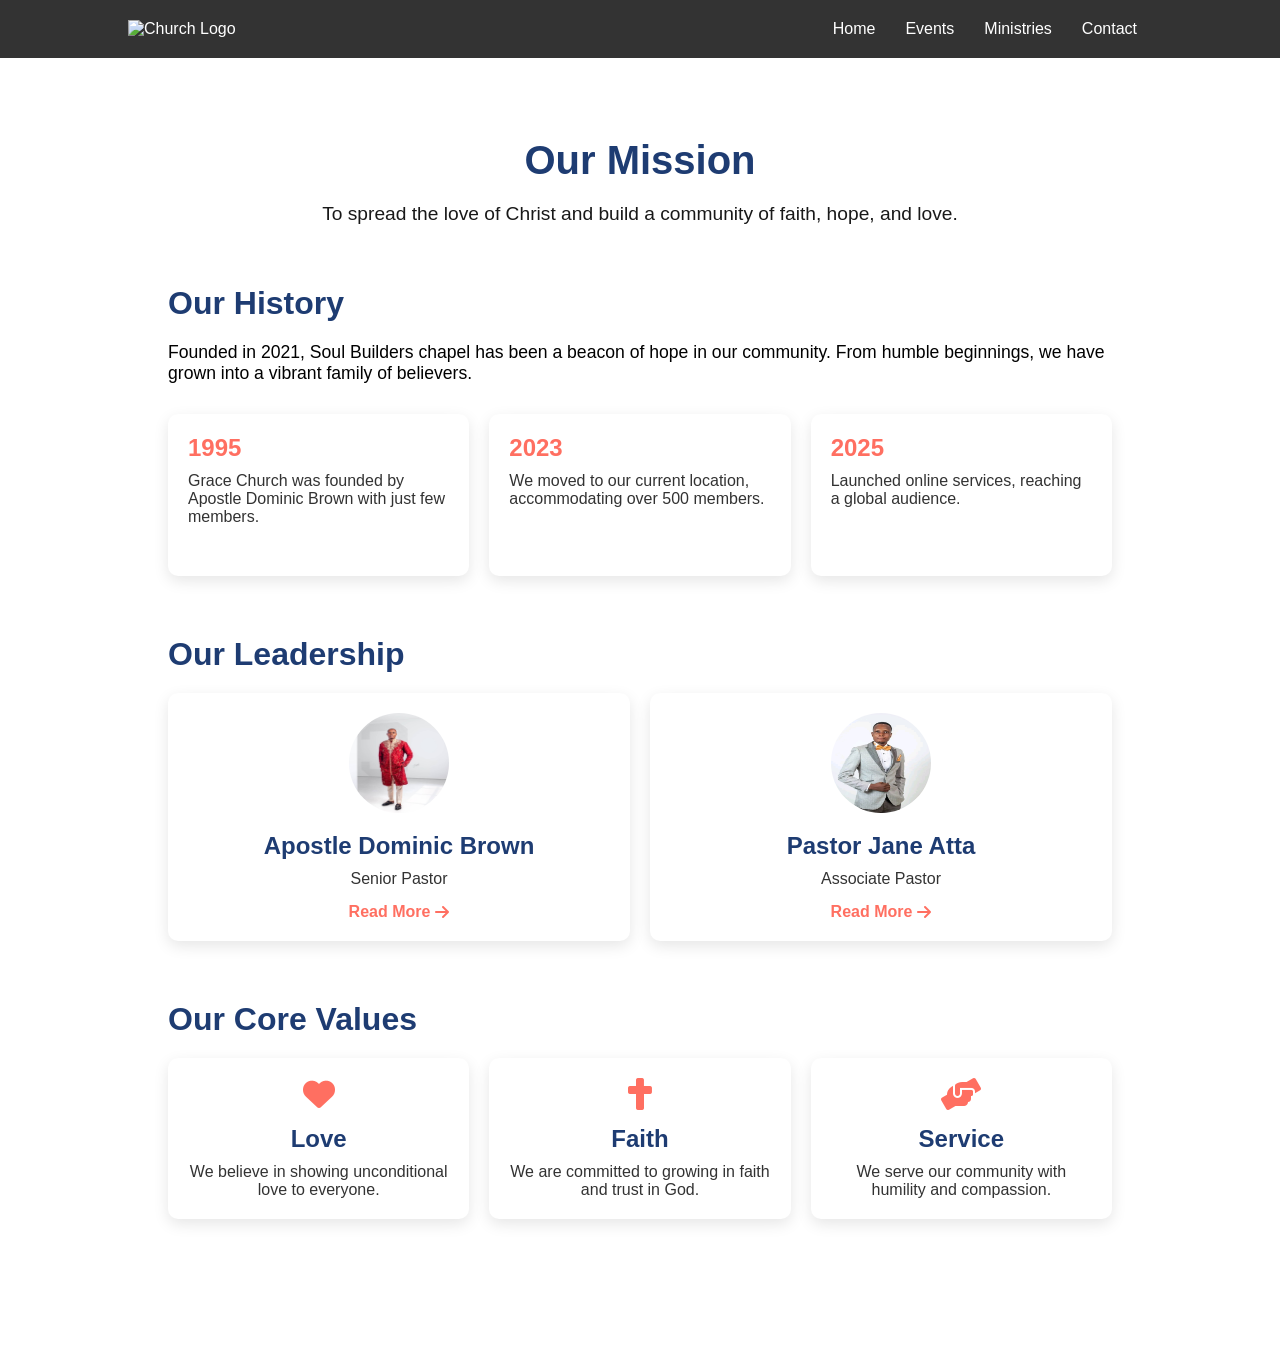
==== about.html @ d76ca162 "Add files via upload" ====
<!DOCTYPE html>
<html lang="en">
<head>
  <meta charset="UTF-8">
  <meta name="viewport" content="width=device-width, initial-scale=1.0">
  <title>Soul Builders Int'l - About Us</title>
  <link rel="stylesheet" href="style.css">
  <!-- Font Awesome for Icons -->
  <link rel="stylesheet" href="https://cdnjs.cloudflare.com/ajax/libs/font-awesome/6.0.0/css/all.min.css">
</head>
<body>

  <header class="header">
    <!-- Logo -->
    <div class="logo">
      <img src=".logo.png" alt="Church Logo">
    </div>
  
    <!-- Navigation Menu -->
    <nav class="navbar">
      <ul class="nav-links">
        <li><a href="index.html" class="nav-link">Home</a></li>
        <li><a href="event.html" class="nav-link">Events</a></li>
        <li><a href="ministry.html" class="nav-link">Ministries</a></li>
        <li><a href="contact.html" class="nav-link">Contact</a></li>
      </ul>
    </nav>
  
    <!-- Hamburger Menu for Mobile -->
    <div class="hamburger">
      <i class="fas fa-bars"></i>
    </div>
  </header>

  <!-- About Us Page -->
  <section class="about-us">
    <!-- Mission Statement -->
    <div class="mission-statement">
      <h2>Our Mission</h2>
      <p>To spread the love of Christ and build a community of faith, hope, and love.</p>
    </div>

    <!-- Church History -->
    <div class="church-history">
      <h2>Our History</h2>
      <p>Founded in 2021, Soul Builders chapel has been a beacon of hope in our community. From humble beginnings, we have grown into a vibrant family of believers.</p>
      <div class="history-timeline">
        <div class="timeline-item">
          <h3>1995</h3>
          <p>Grace Church was founded by Apostle Dominic Brown with just few members.</p>
        </div>
        <div class="timeline-item">
          <h3>2023</h3>
          <p>We moved to our current location, accommodating over 500 members.</p>
        </div>
        <div class="timeline-item">
          <h3>2025</h3>
          <p>Launched online services, reaching a global audience.</p>
        </div>
      </div>
    </div>

    <!-- Leadership Section -->
    <div class="leadership">
      <h2>Our Leadership</h2>
      <div class="leader-cards">
        <div class="leader-card">
          <img src="IMG-20240815-WA0008.jpg" alt="Pastor John Doe">
          <h3>Apostle Dominic Brown</h3>
          <p>Senior Pastor</p>
          <a href="#pastor-john" class="read-more">Read More <i class="fas fa-arrow-right"></i></a>
        </div>
        <div class="leader-card">
          <img src="brown 2.jpg" alt="Pastor Jane Atta">
          <h3>Pastor Jane Atta</h3>
          <p>Associate Pastor</p>
          <a href="#pastor-jane" class="read-more">Read More <i class="fas fa-arrow-right"></i></a>
        </div>
      </div>
    </div>

    <!-- Core Values -->
    <div class="core-values">
      <h2>Our Core Values</h2>
      <div class="values-list">
        <div class="value-item">
          <i class="fas fa-heart"></i>
          <h3>Love</h3>
          <p>We believe in showing unconditional love to everyone.</p>
        </div>
        <div class="value-item">
          <i class="fas fa-cross"></i>
          <h3>Faith</h3>
          <p>We are committed to growing in faith and trust in God.</p>
        </div>
        <div class="value-item">
          <i class="fas fa-hands-helping"></i>
          <h3>Service</h3>
          <p>We serve our community with humility and compassion.</p>
        </div>
      </div>
    </div>

    <!-- Read More Section (Hidden by Default) -->
    <div id="pastor-john" class="read-more-content">
      <h3>About Apostle Dominic Brown</h3>
      <p>Apostle Dominic has been serving as the Senior Pastor of Soul Builders Int'l since its inception in 1995. He is passionate about teaching the Word of God and building a strong community.</p>
      <button class="close-btn">Close</button>
    </div>

    <div id="pastor-jane" class="read-more-content">
      <h3>About Pastor Jane Smith</h3>
      <p>Pastor Jane Smith joined Soul Builders Int'l in 2005 and serves as the Associate Pastor. She focuses on youth ministry and community outreach programs.</p>
      <button class="close-btn">Close</button>
    </div>
  </section>

  <script>
      // Functionality for Read More Links
document.querySelectorAll('.read-more').forEach(link => {
  link.addEventListener('click', (e) => {
    e.preventDefault();
    const targetId = link.getAttribute('href');
    document.querySelector(targetId).style.display = 'block';
  });
});

// Functionality for Close Buttons
document.querySelectorAll('.close-btn').forEach(button => {
  button.addEventListener('click', () => {
    button.parentElement.style.display = 'none';
  });
});
  </script>
</body>
</html>
---- style.css ----
/* General Reset */
* {
  margin: 0;
  padding: 0;
  box-sizing: border-box;
}

body {
  font-family: 'Arial', sans-serif;
}

/* Header Styles */
.header {
  display: flex;
  justify-content: space-between;
  align-items: center;
  padding: 20px 10%;
  background-color: #333;
  color: #fff;
  position: sticky;
  top: 0;
  z-index: 1000;
  transition: background-color 0.3s ease;
}

.header.sticky {
  background-color: rgba(51, 51, 51, 0.9);
}

/* Logo */
.logo img {
  height: 100px;
  transition: transform 0.3s ease;
}

.logo img:hover {
  transform: scale(1.1);
}

/* Navigation Menu */
.nav-links {
  display: flex;
  list-style: none;
}

.nav-links li {
  margin: 0 15px;
}

.nav-link {
  text-decoration: none;
  color: #fff;
  font-size: 16px;
  position: relative;
  transition: color 0.3s ease;
}

.nav-link::after {
  content: '';
  position: absolute;
  width: 0;
  height: 2px;
  background: #ff6f61;
  bottom: -5px;
  left: 0;
  transition: width 0.3s ease;
}

.nav-link:hover {
  color: #ff6f61;
}

.nav-link:hover::after {
  width: 100%;
}

/* CTA Button */
.cta-button {
  padding: 10px 20px;
  background-color: #ff6f61;
  color: blue;
  border: none;
  border-radius: 5px;
  cursor: pointer;
  font-size: 16px;
  transition: background-color 0.3s ease, transform 0.3s ease;
}

.cta-button:hover {
  background-color: #e65a50;
  transform: translateY(-3px);
}

/* Hamburger Menu */
.hamburger {
  display: none;
  font-size: 24px;
  cursor: pointer;
}

/* Hero Section (Placeholder) */
.hero {
  height: 100vh;
  background: url('church-hero.jpg') no-repeat center center/cover;
  display: flex;
  justify-content: center;
  align-items: center;
  color: #fff;
  text-align: center;
}

.hero h1 {
  font-size: 3rem;
  animation: fadeIn 2s ease-in-out;
}

@keyframes fadeIn {
  from {
    opacity: 0;
  }
  to {
    opacity: 1;
  }
}

/* Responsive Design */
@media (max-width: 768px) {
  .nav-links {
    position: absolute;
    top: 80px;
    right: 0;
    background-color: #333;
    flex-direction: column;
    width: 100%;
    align-items: center;
    display: none;
  }

  .nav-links.active {
    display: flex;
  }

  .nav-links li {
    margin: 15px 0;
  }

  .hamburger {
    display: block;
  }

  .cta {
    display: none;
  }
}






/* Hero Section */
.hero {
  display: flex;
  justify-content: space-between;
  align-items: center;
  padding: 100px 10%;
  background: linear-gradient(135deg, #1e3c72 0%, #2a5298 100%);
  color: #fff;
  position: relative;
  overflow: hidden;
}

.hero-content {
  max-width: 50%;
  animation: slideInLeft 1.5s ease-in-out;
}

.hero-content h1 {
  font-size: 3.5rem;
  margin-bottom: 20px;
}

.hero-content h1 span {
  color: yellow;
}

.hero-content .tagline {
  font-size: 1.2rem;
  margin-bottom: 30px;
  opacity: 0.9;
}

/* Countdown Timer */
.countdown-timer {
  margin-bottom: 40px;
}

.countdown-timer h3 {
  font-size: 1.5rem;
  margin-bottom: 15px;
}

.timer {
  display: flex;
  gap: 15px;
}

.timer-box {
  background: rgba(255, 255, 255, 0.1);
  padding: 15px;
  border-radius: 10px;
  text-align: center;
  width: 100px;
  transition: transform 0.3s ease, background 0.3s ease;
}

.timer-box:hover {
  background: rgba(255, 255, 255, 0.2);
  transform: translateY(-5px);
}

.timer-box span {
  font-size: 2rem;
  font-weight: bold;
}

.timer-box p {
  font-size: 0.9rem;
  opacity: 0.8;
}

/* CTA Buttons */
.cta-buttons {
  display: flex;
  gap: 15px;
  margin-bottom: 40px;
}

.cta-button {
  padding: 12px 25px;
  background-color: #e65a50;
  color:#e65a50;
  border: none;
  border-radius: 5px;
  cursor: pointer;
  font-size: 16px;
  transition: background-color 0.3s ease, transform 0.3s ease;
}

.cta-button.outline {
  background-color: transparent;
  border: 2px solid #e65a50;
  color: #ff6f61;
}

.cta-button:hover {
  background-color: #e65a50;
  transform: translateY(-3px);
}

.cta-button.outline:hover {
  background-color: #ff6f61;
  color: #fff;
}

/* Founder Section */
.founder-section {
  display: flex;
  align-items: center;
  gap: 20px;
  margin-top: 30px;
}

.founder-image img {
  position: absolute;
  right: 200px;
  bottom: 200px;
  width: 400px;
  /* height: 80px; */
  border-radius: 50%;
  border: 3px solid #ff6f61;
  transition: transform 0.3s ease;
}

.founder-image img:hover {
  transform: scale(1.1);
}

.founder-info h3 {
  font-size: 1.5rem;
  margin-bottom: 5px;
  color: yellow;
}

.founder-info p {
  font-size: 1rem;
  opacity: 0.8;
  margin-bottom: 10px;
}

.founder-link {
  text-decoration: none;
  color: #ff6f61;
  font-weight: bold;
  display: flex;
  align-items: center;
  gap: 5px;
  transition: color 0.3s ease;
  padding-left: 50px;
}

.founder-link:hover {
  color: #e65a50;
}

.founder-info{
  position: absolute;
  right:260px ;
  top: 630px;
  width: 202px;
  height: 200px;
}


/* Hero Image */
.hero-image {
  max-width: 45%;
  /* animation: slideInRight 1.5s ease-in-out; */
}

.hero-image img {
  width: 100%;
  border-radius: 10px;
  box-shadow: 0 10px 30px rgba(0, 0, 0, 0.3);
  transition: transform 0.3s ease;
}

.hero-image img:hover {
  transform: scale(1.05);
}

/* Animations
@keyframes slideInLeft {
  from {
    opacity: 0;
    transform: translateX(-50px);
  }
  to {
    opacity: 1;
    transform: translateX(0);
  }
}

@keyframes slideInRight {
  from {
    opacity: 0;
    transform: translateX(50px);
  }
  to {
    opacity: 1;
    transform: translateX(0);
  }
} */

/* Responsive Design */
@media (max-width: 768px) {
  .hero {
    flex-direction: column;
    text-align: center;
    padding: 50px 5%;
  }

  .hero-content {
    max-width: 100%;
    margin-bottom: 30px;
  }

  .hero-image {
    max-width: 100%;
  }

  .cta-buttons {
    justify-content: center;
  }

  .founder-section {
    justify-content: center;
  }

  .timer {
    justify-content: center;
  }
}







/* General Reset */
* 

/* About Us Page */
.about-us {
  padding: 80px 10%;
  max-width: 1200px;
  margin: 0 auto;
}

/* Mission Statement */
.mission-statement {
  text-align: center;
  margin-bottom: 60px;
}

.mission-statement h2 {
  font-size: 2.5rem;
  margin-bottom: 20px;
  color: #1e3c72;
}

.mission-statement p {
  font-size: 1.2rem;
  opacity: 0.9;
}

/* Church History */
.church-history {
  margin-bottom: 60px;
}

.church-history h2 {
  font-size: 2rem;
  margin-bottom: 20px;
  color: #1e3c72;
}

.church-history p {
  font-size: 1.1rem;
  margin-bottom: 30px;
}

.history-timeline {
  display: flex;
  gap: 20px;
}

.timeline-item {
  background: #fff;
  padding: 20px;
  border-radius: 10px;
  box-shadow: 0 5px 15px rgba(0, 0, 0, 0.1);
  flex: 1;
  transition: transform 0.3s ease, box-shadow 0.3s ease;
}

.timeline-item:hover {
  transform: translateY(-10px);
  box-shadow: 0 10px 20px rgba(0, 0, 0, 0.2);
}

.timeline-item h3 {
  font-size: 1.5rem;
  margin-bottom: 10px;
  color: #ff6f61;
}

.timeline-item p {
  font-size: 1rem;
  opacity: 0.8;
}

/* Leadership Section */
.leadership {
  margin-bottom: 60px;
}

.leadership h2 {
  font-size: 2rem;
  margin-bottom: 20px;
  color: #1e3c72;
}

.leader-cards {
  display: flex;
  gap: 20px;
}

.leader-card {
  background: #fff;
  padding: 20px;
  border-radius: 10px;
  box-shadow: 0 5px 15px rgba(0, 0, 0, 0.1);
  text-align: center;
  flex: 1;
  transition: transform 0.3s ease, box-shadow 0.3s ease;
}

.leader-card:hover {
  transform: translateY(-10px);
  box-shadow: 0 10px 20px rgba(0, 0, 0, 0.2);
}

.leader-card img {
  width: 100px;
  height: 100px;
  border-radius: 50%;
  margin-bottom: 15px;
}

.leader-card h3 {
  font-size: 1.5rem;
  margin-bottom: 10px;
  color: #1e3c72;
}

.leader-card p {
  font-size: 1rem;
  opacity: 0.8;
  margin-bottom: 15px;
}

.read-more {
  text-decoration: none;
  color: #ff6f61;
  font-weight: bold;
  display: flex;
  align-items: center;
  justify-content: center;
  gap: 5px;
  transition: color 0.3s ease;
}

.read-more:hover {
  color: #e65a50;
}

/* Core Values */
.core-values {
  margin-bottom: 60px;
}

.core-values h2 {
  font-size: 2rem;
  margin-bottom: 20px;
  color: #1e3c72;
}

.values-list {
  display: flex;
  gap: 20px;
}

.value-item {
  background: #fff;
  padding: 20px;
  border-radius: 10px;
  box-shadow: 0 5px 15px rgba(0, 0, 0, 0.1);
  text-align: center;
  flex: 1;
  transition: transform 0.3s ease, box-shadow 0.3s ease;
}

.value-item:hover {
  transform: translateY(-10px);
  box-shadow: 0 10px 20px rgba(0, 0, 0, 0.2);
}

.value-item i {
  font-size: 2rem;
  color: #ff6f61;
  margin-bottom: 15px;
}

.value-item h3 {
  font-size: 1.5rem;
  margin-bottom: 10px;
  color: #1e3c72;
}

.value-item p {
  font-size: 1rem;
  opacity: 0.8;
}

/* Read More Content */
.read-more-content {
  display: none;
  background: #fff;
  padding: 20px;
  border-radius: 10px;
  box-shadow: 0 5px 15px rgba(0, 0, 0, 0.1);
  margin-top: 20px;
}

.read-more-content h3 {
  font-size: 1.5rem;
  margin-bottom: 15px;
  color: #1e3c72;
}

.read-more-content p {
  font-size: 1rem;
  opacity: 0.8;
  margin-bottom: 15px;
}

.close-btn {
  padding: 10px 20px;
  background-color: #ff6f61;
  color: #fff;
  border: none;
  border-radius: 5px;
  cursor: pointer;
  font-size: 1rem;
  transition: background-color 0.3s ease;
}

.close-btn:hover {
  background-color: #e65a50;
}

/* Responsive Design */
@media (max-width: 768px) {
  .history-timeline, .leader-cards, .values-list {
    flex-direction: column;
  }

  .about-us {
    padding: 50px 5%;
  }
}









/* Sermon Page */
.sermons {
  padding: 80px 10%;
  max-width: 1200px;
  margin: 0 auto;
}

/* Sermon Hero Section */
.sermon-hero {
  text-align: center;
  margin-bottom: 60px;
}

.sermon-hero h1 {
  font-size: 3rem;
  margin-bottom: 20px;
  color: #1e3c72;
}

.sermon-hero p {
  font-size: 1.2rem;
  opacity: 0.9;
}

/* Latest Sermon */
.latest-sermon {
  margin-bottom: 60px;
}

.latest-sermon h2 {
  font-size: 2rem;
  margin-bottom: 20px;
  color: #1e3c72;
}

.sermon-card {
  display: flex;
  gap: 20px;
  background: #fff;
  padding: 20px;
  border-radius: 10px;
  box-shadow: 0 5px 15px rgba(0, 0, 0, 0.1);
  transition: transform 0.3s ease, box-shadow 0.3s ease;
}

.sermon-card:hover {
  transform: translateY(-10px);
  box-shadow: 0 10px 20px rgba(0, 0, 0, 0.2);
}

.sermon-video {
  flex: 1;
}

.sermon-video iframe {
  width: 100%;
  height: 300px;
  border-radius: 10px;
}

.sermon-details {
  flex: 1;
}

.sermon-details h3 {
  font-size: 1.5rem;
  margin-bottom: 10px;
  color: #1e3c72;
}

.sermon-details .speaker {
  font-size: 1.1rem;
  margin-bottom: 5px;
  opacity: 0.8;
}

.sermon-details .date {
  font-size: 1rem;
  margin-bottom: 10px;
  opacity: 0.8;
}

.sermon-details .description {
  font-size: 1rem;
  margin-bottom: 20px;
  opacity: 0.8;
}

.cta-button {
  padding: 10px 20px;
  background-color: #ff6f61;
  color: #fff;
  border: none;
  border-radius: 5px;
  cursor: pointer;
  font-size: 1rem;
  transition: background-color 0.3s ease, transform 0.3s ease;
}

.cta-button:hover {
  background-color: #e65a50;
  transform: translateY(-3px);
}

/* Sermon Archive */
.sermon-archive {
  margin-bottom: 60px;
}

.sermon-archive h2 {
  font-size: 2rem;
  margin-bottom: 20px;
  color: #1e3c72;
}

.archive-filters {
  display: flex;
  gap: 10px;
  margin-bottom: 20px;
}

.filter-button {
  padding: 10px 20px;
  background-color: #fff;
  border: 1px solid #ddd;
  border-radius: 5px;
  cursor: pointer;
  font-size: 1rem;
  transition: background-color 0.3s ease, color 0.3s ease;
}

.filter-button.active {
  background-color: #ff6f61;
  color: #fff;
}

.filter-button:hover {
  background-color: #ff6f61;
  color: #fff;
}

.archive-grid {
  display: grid;
  grid-template-columns: repeat(auto-fit, minmax(300px, 1fr));
  gap: 20px;
}

/* Podcast Section */
.podcast-section {
  text-align: center;
  margin-bottom: 60px;
}

.podcast-section h2 {
  font-size: 2rem;
  margin-bottom: 20px;
  color: #1e3c72;
}

.podcast-section p {
  font-size: 1.1rem;
  margin-bottom: 20px;
  opacity: 0.8;
}

.podcast-links {
  display: flex;
  justify-content: center;
  gap: 20px;
}

.podcast-link {
  padding: 10px 20px;
  background-color: #ff6f61;
  color: #fff;
  border-radius: 5px;
  text-decoration: none;
  font-size: 1rem;
  transition: background-color 0.3s ease, transform 0.3s ease;
}

.podcast-link:hover {
  background-color: #e65a50;
  transform: translateY(-3px);
}

/* Footer Section */
.footer {
  background-color: #1e3c72;
  color: #fff;
  padding: 40px 10%;
}

.footer-content {
  display: flex;
  justify-content: space-between;
  gap: 20px;
  margin-bottom: 20px;
}

.footer-section {
  flex: 1;
}

.footer-section h3 {
  font-size: 1.5rem;
  margin-bottom: 15px;
}

.footer-section p {
  font-size: 1rem;
  opacity: 0.8;
  margin-bottom: 10px;
}

.footer-section ul {
  list-style: none;
}

.footer-section ul li {
  margin-bottom: 10px;
}

.footer-section ul li a {
  text-decoration: none;
  color: #fff;
  font-size: 1rem;
  transition: color 0.3s ease;
}

.footer-section ul li a:hover {
  color: #ff6f61;
}

.social-links {
  display: flex;
  gap: 10px;
}

.social-links a {
  color: #fff;
  font-size: 1.5rem;
  transition: color 0.3s ease;
}

.social-links a:hover {
  color: #ff6f61;
}

.footer-bottom {
  text-align: center;
  padding-top: 20px;
  border-top: 1px solid rgba(255, 255, 255, 0.1);
}

.footer-bottom p {
  font-size: 0.9rem;
  opacity: 0.8;
}

/* Responsive Design */
@media (max-width: 768px) {
  .sermon-card {
    flex-direction: column;
  }

  .footer-content {
    flex-direction: column;
  }

  .archive-grid {
    grid-template-columns: 1fr;
  }
}



.filter-button.active {
  background-color: #ff6f61;
  color: #fff;
}







/* Events Page */
.events {
  padding: 80px 10%;
  max-width: 1200px;
  margin: 0 auto;
}

/* Events Hero Section */
.events-hero {
  text-align: center;
  margin-bottom: 60px;
}

.events-hero h1 {
  font-size: 3rem;
  margin-bottom: 20px;
  color: #1e3c72;
}

.events-hero p {
  font-size: 1.2rem;
  opacity: 0.9;
}

/* Events Filter */
.events-filter {
  display: flex;
  gap: 10px;
  justify-content: center;
  margin-bottom: 40px;
}

.filter-button {
  padding: 10px 20px;
  background-color: #fff;
  border: 1px solid #ddd;
  border-radius: 5px;
  cursor: pointer;
  font-size: 1rem;
  transition: background-color 0.3s ease, color 0.3s ease;
}

.filter-button.active {
  background-color: #ff6f61;
  color: #fff;
}

.filter-button:hover {
  background-color: #ff6f61;
  color: #fff;
}

/* Events Grid */
.events-grid {
  display: grid;
  grid-template-columns: repeat(auto-fit, minmax(300px, 1fr));
  gap: 20px;
}

.event-card {
  background: #fff;
  border-radius: 10px;
  box-shadow: 0 5px 15px rgba(0, 0, 0, 0.1);
  overflow: hidden;
  transition: transform 0.3s ease, box-shadow 0.3s ease;
}

.event-card:hover {
  transform: translateY(-10px);
  box-shadow: 0 10px 20px rgba(0, 0, 0, 0.2);
}

.event-image {
  position: relative;
}

.event-image img {
  width: 100%;
  height: 200px;
  object-fit: cover;
}

.event-date {
  position: absolute;
  top: 10px;
  left: 10px;
  background: rgba(255, 111, 97, 0.9);
  color: #fff;
  padding: 10px;
  border-radius: 5px;
  text-align: center;
}

.event-date .day {
  font-size: 1.5rem;
  font-weight: bold;
}

.event-date .month {
  font-size: 1rem;
}

.event-details {
  padding: 20px;
}

.event-details h3 {
  font-size: 1.5rem;
  margin-bottom: 10px;
  color: #1e3c72;
}

.event-details .event-time,
.event-details .event-location {
  font-size: 1rem;
  margin-bottom: 10px;
  opacity: 0.8;
}

.event-details .event-description {
  font-size: 1rem;
  margin-bottom: 20px;
  opacity: 0.8;
}

.cta-button {
  padding: 10px 20px;
  background-color: #ff6f61;
  color: #fff;
  border: none;
  border-radius: 5px;
  cursor: pointer;
  font-size: 1rem;
  transition: background-color 0.3s ease, transform 0.3s ease;
}

.cta-button:hover {
  background-color: #e65a50;
  transform: translateY(-3px);
}

/* Footer Section */
.footer {
  background-color: #1e3c72;
  color: #fff;
  padding: 40px 10%;
}

.footer-content {
  display: flex;
  justify-content: space-between;
  gap: 20px;
  margin-bottom: 20px;
}

.footer-section {
  flex: 1;
}

.footer-section h3 {
  font-size: 1.5rem;
  margin-bottom: 15px;
}

.footer-section p {
  font-size: 1rem;
  opacity: 0.8;
  margin-bottom: 10px;
}

.footer-section ul {
  list-style: none;
}

.footer-section ul li {
  margin-bottom: 10px;
}

.footer-section ul li a {
  text-decoration: none;
  color: #fff;
  font-size: 1rem;
  transition: color 0.3s ease;
}

.footer-section ul li a:hover {
  color: #ff6f61;
}

.social-links {
  display: flex;
  gap: 10px;
}

.social-links a {
  color: #fff;
  font-size: 1.5rem;
  transition: color 0.3s ease;
}

.social-links a:hover {
  color: #ff6f61;
}

.footer-bottom {
  text-align: center;
  padding-top: 20px;
  border-top: 1px solid rgba(255, 255, 255, 0.1);
}

.footer-bottom p {
  font-size: 0.9rem;
  opacity: 0.8;
}

/* Responsive Design */
@media (max-width: 768px) {
  .events-filter {
    flex-direction: column;
  }

  .footer-content {
    flex-direction: column;
  }
}









/* Ministry Page */
.ministries {
  padding: 80px 10%;
  max-width: 1200px;
  margin: 0 auto;
}

/* Ministry Hero Section */
.ministry-hero {
  text-align: center;
  margin-bottom: 60px;
}

.ministry-hero h1 {
  font-size: 3rem;
  margin-bottom: 20px;
  color: #1e3c72;
}

.ministry-hero p {
  font-size: 1.2rem;
  opacity: 0.9;
}

/* Ministry Filter */
.ministry-filter {
  display: flex;
  gap: 10px;
  justify-content: center;
  margin-bottom: 40px;
}

.filter-button {
  padding: 10px 20px;
  background-color: #fff;
  border: 1px solid #ddd;
  border-radius: 5px;
  cursor: pointer;
  font-size: 1rem;
  transition: background-color 0.3s ease, color 0.3s ease;
}

.filter-button.active {
  background-color: #ff6f61;
  color: #fff;
}

.filter-button:hover {
  background-color: #ff6f61;
  color: #fff;
}

/* Ministry Grid */
.ministry-grid {
  display: grid;
  grid-template-columns: repeat(auto-fit, minmax(300px, 1fr));
  gap: 20px;
}

.ministry-card {
  background: #fff;
  border-radius: 10px;
  box-shadow: 0 5px 15px rgba(0, 0, 0, 0.1);
  overflow: hidden;
  transition: transform 0.3s ease, box-shadow 0.3s ease;
}

.ministry-card:hover {
  transform: translateY(-10px);
  box-shadow: 0 10px 20px rgba(0, 0, 0, 0.2);
}

.ministry-image {
  position: relative;
}

.ministry-image img {
  width: 100%;
  height: 200px;
  object-fit: cover;
}

.ministry-details {
  padding: 20px;
}

.ministry-details h3 {
  font-size: 1.5rem;
  margin-bottom: 10px;
  color: #1e3c72;
}

.ministry-details .ministry-description {
  font-size: 1rem;
  margin-bottom: 20px;
  opacity: 0.8;
}

.cta-button {
  padding: 10px 20px;
  background-color: #ff6f61;
  color: #fff;
  border: none;
  border-radius: 5px;
  cursor: pointer;
  font-size: 1rem;
  transition: background-color 0.3s ease, transform 0.3s ease;
}

.cta-button:hover {
  background-color: #e65a50;
  transform: translateY(-3px);
}

/* Footer Section */
.footer {
  background-color: #1e3c72;
  color: #fff;
  padding: 40px 10%;
}

.footer-content {
  display: flex;
  justify-content: space-between;
  gap: 20px;
  margin-bottom: 20px;
}

.footer-section {
  flex: 1;
}

.footer-section h3 {
  font-size: 1.5rem;
  margin-bottom: 15px;
}

.footer-section p {
  font-size: 1rem;
  opacity: 0.8;
  margin-bottom: 10px;
}

.footer-section ul {
  list-style: none;
}

.footer-section ul li {
  margin-bottom: 10px;
}

.footer-section ul li a {
  text-decoration: none;
  color: #fff;
  font-size: 1rem;
  transition: color 0.3s ease;
}

.footer-section ul li a:hover {
  color: #ff6f61;
}

.social-links {
  display: flex;
  gap: 10px;
}

.social-links a {
  color: #fff;
  font-size: 1.5rem;
  transition: color 0.3s ease;
}

.social-links a:hover {
  color: #ff6f61;
}

.footer-bottom {
  text-align: center;
  padding-top: 20px;
  border-top: 1px solid rgba(255, 255, 255, 0.1);
}

.footer-bottom p {
  font-size: 0.9rem;
  opacity: 0.8;
}

/* Responsive Design */
@media (max-width: 768px) {
  .ministry-filter {
    flex-direction: column;
  }

  .footer-content {
    flex-direction: column;
  }
}






/* Give/Donate Page */
.give-donate {
  padding: 80px 10%;
  max-width: 1200px;
  margin: 0 auto;
}

/* Give Hero Section */
.give-hero {
  text-align: center;
  margin-bottom: 60px;
}

.give-hero h1 {
  font-size: 3rem;
  margin-bottom: 20px;
  color: #1e3c72;
}

.give-hero p {
  font-size: 1.2rem;
  opacity: 0.9;
}

/* Donation Options */
.donation-options {
  margin-bottom: 60px;
}

.donation-options h2 {
  font-size: 2rem;
  margin-bottom: 20px;
  color: #1e3c72;
}

.options-grid {
  display: grid;
  grid-template-columns: repeat(auto-fit, minmax(300px, 1fr));
  gap: 20px;
}

.option-card {
  background: #fff;
  padding: 20px;
  border-radius: 10px;
  box-shadow: 0 5px 15px rgba(0, 0, 0, 0.1);
  text-align: center;
  transition: transform 0.3s ease, box-shadow 0.3s ease;
}

.option-card:hover {
  transform: translateY(-10px);
  box-shadow: 0 10px 20px rgba(0, 0, 0, 0.2);
}

.option-card i {
  font-size: 2.5rem;
  color: #ff6f61;
  margin-bottom: 15px;
}

.option-card h3 {
  font-size: 1.5rem;
  margin-bottom: 10px;
  color: #1e3c72;
}

.option-card p {
  font-size: 1rem;
  opacity: 0.8;
  margin-bottom: 20px;
}

.cta-button {
  padding: 10px 20px;
  background-color: #ff6f61;
  color: #fff;
  border: none;
  border-radius: 5px;
  cursor: pointer;
  font-size: 1rem;
  transition: background-color 0.3s ease, transform 0.3s ease;
}

.cta-button:hover {
  background-color: #e65a50;
  transform: translateY(-3px);
}

/* Donation Form */
.donation-form {
  margin-bottom: 60px;
}

.donation-form h2 {
  font-size: 2rem;
  margin-bottom: 20px;
  color: #1e3c72;
}

.donation-form form {
  max-width: 600px;
  margin: 0 auto;
}

.form-group {
  margin-bottom: 20px;
}

.form-group label {
  display: block;
  font-size: 1rem;
  margin-bottom: 5px;
}

.form-group input,
.form-group select {
  width: 100%;
  padding: 10px;
  border: 1px solid #ddd;
  border-radius: 5px;
  font-size: 1rem;
}

/* Impact Stories */
.impact-stories {
  margin-bottom: 60px;
}

.impact-stories h2 {
  font-size: 2rem;
  margin-bottom: 20px;
  color: #1e3c72;
}

.stories-grid {
  display: grid;
  grid-template-columns: repeat(auto-fit, minmax(300px, 1fr));
  gap: 20px;
}

.story-card {
  background: #fff;
  border-radius: 10px;
  box-shadow: 0 5px 15px rgba(0, 0, 0, 0.1);
  overflow: hidden;
  transition: transform 0.3s ease, box-shadow 0.3s ease;
}

.story-card:hover {
  transform: translateY(-10px);
  box-shadow: 0 10px 20px rgba(0, 0, 0, 0.2);
}

.story-card img {
  width: 100%;
  height: 200px;
  object-fit: cover;
}

.story-card h3 {
  font-size: 1.5rem;
  margin: 15px;
  color: #1e3c72;
}

.story-card p {
  font-size: 1rem;
  opacity: 0.8;
  margin: 0 15px 15px;
}

/* Footer Section */
.footer {
  background-color: #1e3c72;
  color: #fff;
  padding: 40px 10%;
}

.footer-content {
  display: flex;
  justify-content: space-between;
  gap: 20px;
  margin-bottom: 20px;
}

.footer-section {
  flex: 1;
}

.footer-section h3 {
  font-size: 1.5rem;
  margin-bottom: 15px;
}

.footer-section p {
  font-size: 1rem;
  opacity: 0.8;
  margin-bottom: 10px;
}

.footer-section ul {
  list-style: none;
}

.footer-section ul li {
  margin-bottom: 10px;
}

.footer-section ul li a {
  text-decoration: none;
  color: #fff;
  font-size: 1rem;
  transition: color 0.3s ease;
}

.footer-section ul li a:hover {
  color: #ff6f61;
}

.social-links {
  display: flex;
  gap: 10px;
}

.social-links a {
  color: #fff;
  font-size: 1.5rem;
  transition: color 0.3s ease;
}

.social-links a:hover {
  color: #ff6f61;
}

.footer-bottom {
  text-align: center;
  padding-top: 20px;
  border-top: 1px solid rgba(255, 255, 255, 0.1);
}

.footer-bottom p {
  font-size: 0.9rem;
  opacity: 0.8;
}

/* Responsive Design */
@media (max-width: 768px) {
  .options-grid, .stories-grid {
    grid-template-columns: 1fr;
  }

  .footer-content {
    flex-direction: column;
  }
}







/* Contact Us Page */
.contact-us {
  padding: 80px 10%;
  max-width: 1200px;
  margin: 0 auto;
}

/* Contact Hero Section */
.contact-hero {
  text-align: center;
  margin-bottom: 60px;
}

.contact-hero h1 {
  font-size: 3rem;
  margin-bottom: 20px;
  color: #1e3c72;
}

.contact-hero p {
  font-size: 1.2rem;
  opacity: 0.9;
}

/* Contact Information */
.contact-info {
  display: grid;
  grid-template-columns: repeat(auto-fit, minmax(300px, 1fr));
  gap: 20px;
  margin-bottom: 60px;
}

.info-card {
  background: #fff;
  padding: 20px;
  border-radius: 10px;
  box-shadow: 0 5px 15px rgba(0, 0, 0, 0.1);
  text-align: center;
  transition: transform 0.3s ease, box-shadow 0.3s ease;
}

.info-card:hover {
  transform: translateY(-10px);
  box-shadow: 0 10px 20px rgba(0, 0, 0, 0.2);
}

.info-card i {
  font-size: 2.5rem;
  color: #ff6f61;
  margin-bottom: 15px;
}

.info-card h3 {
  font-size: 1.5rem;
  margin-bottom: 10px;
  color: #1e3c72;
}

.info-card p {
  font-size: 1rem;
  opacity: 0.8;
}

/* Contact Form */
.contact-form {
  margin-bottom: 60px;
}

.contact-form h2 {
  font-size: 2rem;
  margin-bottom: 20px;
  color: #1e3c72;
}

.contact-form form {
  max-width: 600px;
  margin: 0 auto;
}

.form-group {
  margin-bottom: 20px;
}

.form-group label {
  display: block;
  font-size: 1rem;
  margin-bottom: 5px;
}

.form-group input,
.form-group textarea {
  width: 100%;
  padding: 10px;
  border: 1px solid #ddd;
  border-radius: 5px;
  font-size: 1rem;
}

.form-group textarea {
  resize: vertical;
}

.cta-button {
  padding: 10px 20px;
  background-color: #ff6f61;
  color: #fff;
  border: none;
  border-radius: 5px;
  cursor: pointer;
  font-size: 1rem;
  transition: background-color 0.3s ease, transform 0.3s ease;
}

.cta-button:hover {
  background-color: #e65a50;
  transform: translateY(-3px);
}

/* Google Map */
.google-map {
  margin-bottom: 60px;
}

.google-map iframe {
  width: 100%;
  height: 400px;
  border: none;
  border-radius: 10px;
}

/* Footer Section */
.footer {
  background-color: #1e3c72;
  color: #fff;
  padding: 40px 10%;
}

.footer-content {
  display: flex;
  justify-content: space-between;
  gap: 20px;
  margin-bottom: 20px;
}

.footer-section {
  flex: 1;
}

.footer-section h3 {
  font-size: 1.5rem;
  margin-bottom: 15px;
}

.footer-section p {
  font-size: 1rem;
  opacity: 0.8;
  margin-bottom: 10px;
}

.footer-section ul {
  list-style: none;
}

.footer-section ul li {
  margin-bottom: 10px;
}

.footer-section ul li a {
  text-decoration: none;
  color: #fff;
  font-size: 1rem;
  transition: color 0.3s ease;
}

.footer-section ul li a:hover {
  color: #ff6f61;
}

.social-links {
  display: flex;
  gap: 10px;
}

.social-links a {
  color: #fff;
  font-size: 1.5rem;
  transition: color 0.3s ease;
}

.social-links a:hover {
  color: #ff6f61;
}

.footer-bottom {
  text-align: center;
  padding-top: 20px;
  border-top: 1px solid rgba(255, 255, 255, 0.1);
}

.footer-bottom p {
  font-size: 0.9rem;
  opacity: 0.8;
}

/* Responsive Design */
@media (max-width: 768px) {
  .contact-info {
    grid-template-columns: 1fr;
  }

  .footer-content {
    flex-direction: column;
  }
}







/* Footer Section */
.footer {
  background-color: #1e3c72;
  color: #fff;
  padding: 40px 10%;
}

.footer-content {
  display: flex;
  justify-content: space-between;
  gap: 20px;
  margin-bottom: 20px;
}

.footer-section {
  flex: 1;
}

.footer-section h3 {
  font-size: 1.5rem;
  margin-bottom: 15px;
}

.footer-section p {
  font-size: 1rem;
  opacity: 0.8;
  margin-bottom: 10px;
}

.footer-section ul {
  list-style: none;
}

.footer-section ul li {
  margin-bottom: 10px;
}

.footer-section ul li a {
  text-decoration: none;
  color: #fff;
  font-size: 1rem;
  transition: color 0.3s ease;
}

.footer-section ul li a:hover {
  color: #ff6f61;
}

/* Newsletter Form */
.newsletter h4 {
  font-size: 1.2rem;
  margin-bottom: 10px;
}

.newsletter form {
  display: flex;
  gap: 10px;
}

.newsletter input {
  flex: 1;
  padding: 10px;
  border: 1px solid #ddd;
  border-radius: 5px;
  font-size: 1rem;
}

.newsletter button {
  padding: 10px 20px;
  background-color: yellow;
  color: #fff;
  border: none;
  border-radius: 5px;
  cursor: pointer;
  font-size: 1rem;
  transition: background-color 0.3s ease, transform 0.3s ease;
}

.newsletter button:hover {
  background-color: #e65a50;
  transform: translateY(-3px);
}

/* Social Media Links */
.social-links {
  display: flex;
  gap: 10px;
}

.social-links a {
  color: #fff;
  font-size: 1.5rem;
  transition: color 0.3s ease;
}

.social-links a:hover {
  color: #ff6f61;
}

/* Footer Bottom Section */
.footer-bottom {
  text-align: center;
  padding-top: 20px;
  border-top: 1px solid rgba(255, 255, 255, 0.1);
}

.footer-bottom p {
  font-size: 0.9rem;
  opacity: 0.8;
}

/* Responsive Design */
@media (max-width: 768px) {
  .footer-content {
    flex-direction: column;
  }

  .newsletter form {
    flex-direction: column;
  }

  .newsletter button {
    width: 100%;
  }
}




/* Header Styles */
.header {
  display: flex;
  justify-content: space-between;
  align-items: center;
  padding: 20px 10%;
  background-color: #333;
  color: #fff;
  position: sticky;
  top: 0;
  z-index: 1000;
}

/* Logo */
.logo img {
  height: 50px;
}

/* Navigation Menu */
.nav-links {
  display: flex;
  list-style: none;
}

.nav-links li {
  margin: 0 15px;
}

.nav-link {
  text-decoration: none;
  color: #fff;
  font-size: 16px;
  transition: color 0.3s ease;
}

.nav-link:hover {
  color: #ff6f61;
}

/* Hamburger Menu (Hidden by Default) */
.hamburger {
  display: none;
  font-size: 24px;
  cursor: pointer;
}

/* Responsive Design */
@media (max-width: 768px) {
  .nav-links {
    position: absolute;
    top: 80px;
    right: 0;
    background-color: #333;
    flex-direction: column;
    width: 100%;
    align-items: center;
    display: none;
  }

  .nav-links.active {
    display: flex;
  }

  .nav-links li {
    margin: 15px 0;
  }

  .hamburger {
    display: block;
  }
}
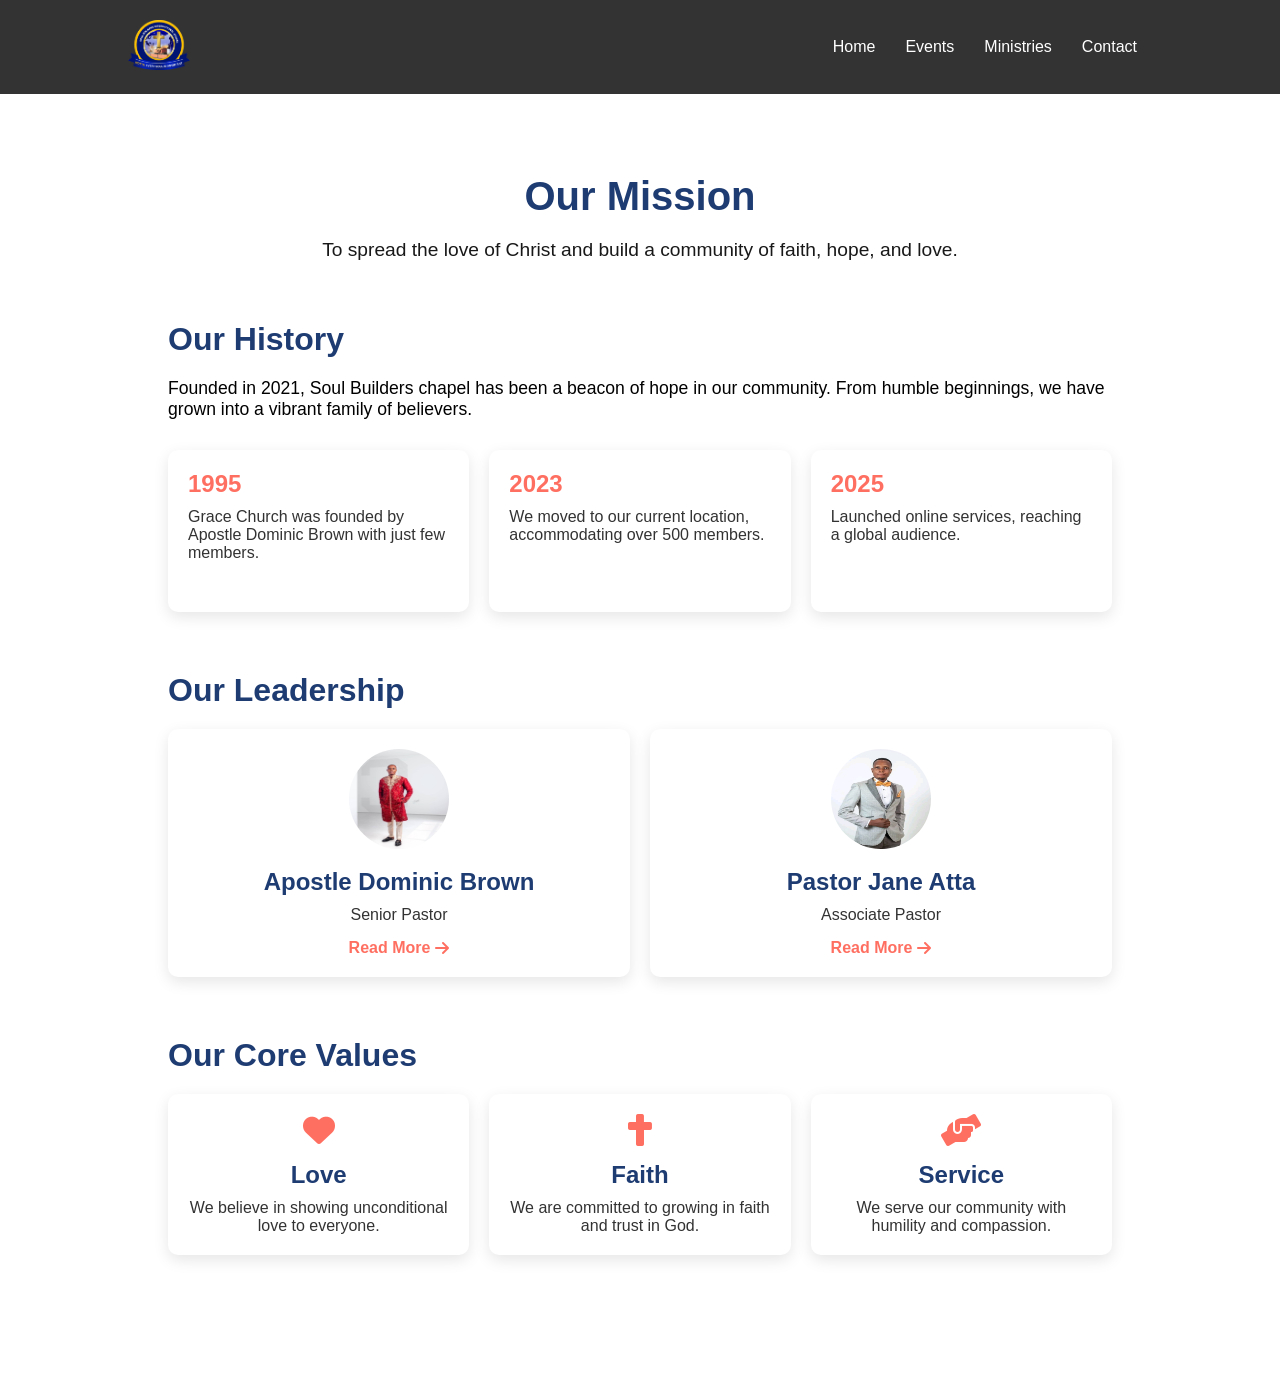
==== commit 4f98b6db: "Update about.html" ====
--- a/about.html
+++ b/about.html
@@ -13,7 +13,7 @@
   <header class="header">
     <!-- Logo -->
     <div class="logo">
-      <img src=".logo.png" alt="Church Logo">
+      <img src="logo.png" alt="Church Logo">
     </div>
   
     <!-- Navigation Menu -->
@@ -133,4 +133,4 @@
 });
   </script>
 </body>
-</html>+</html>
